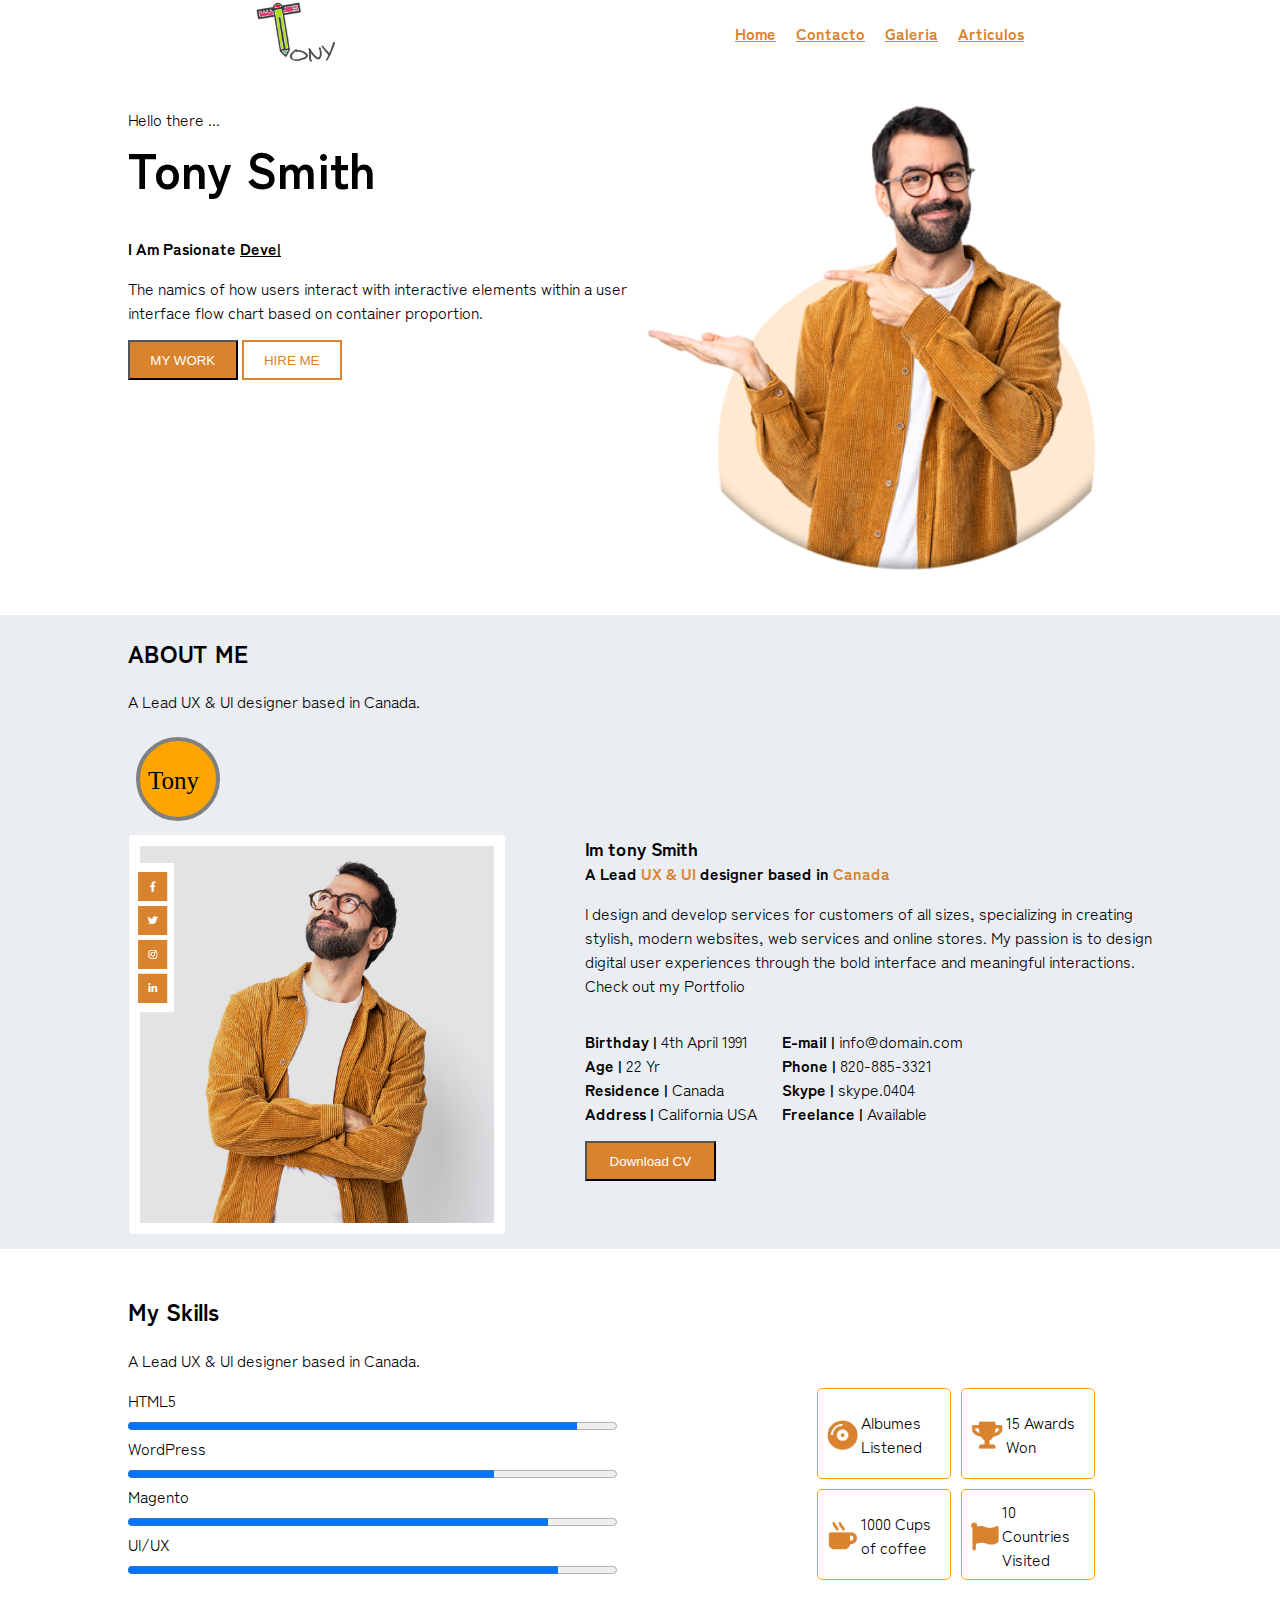
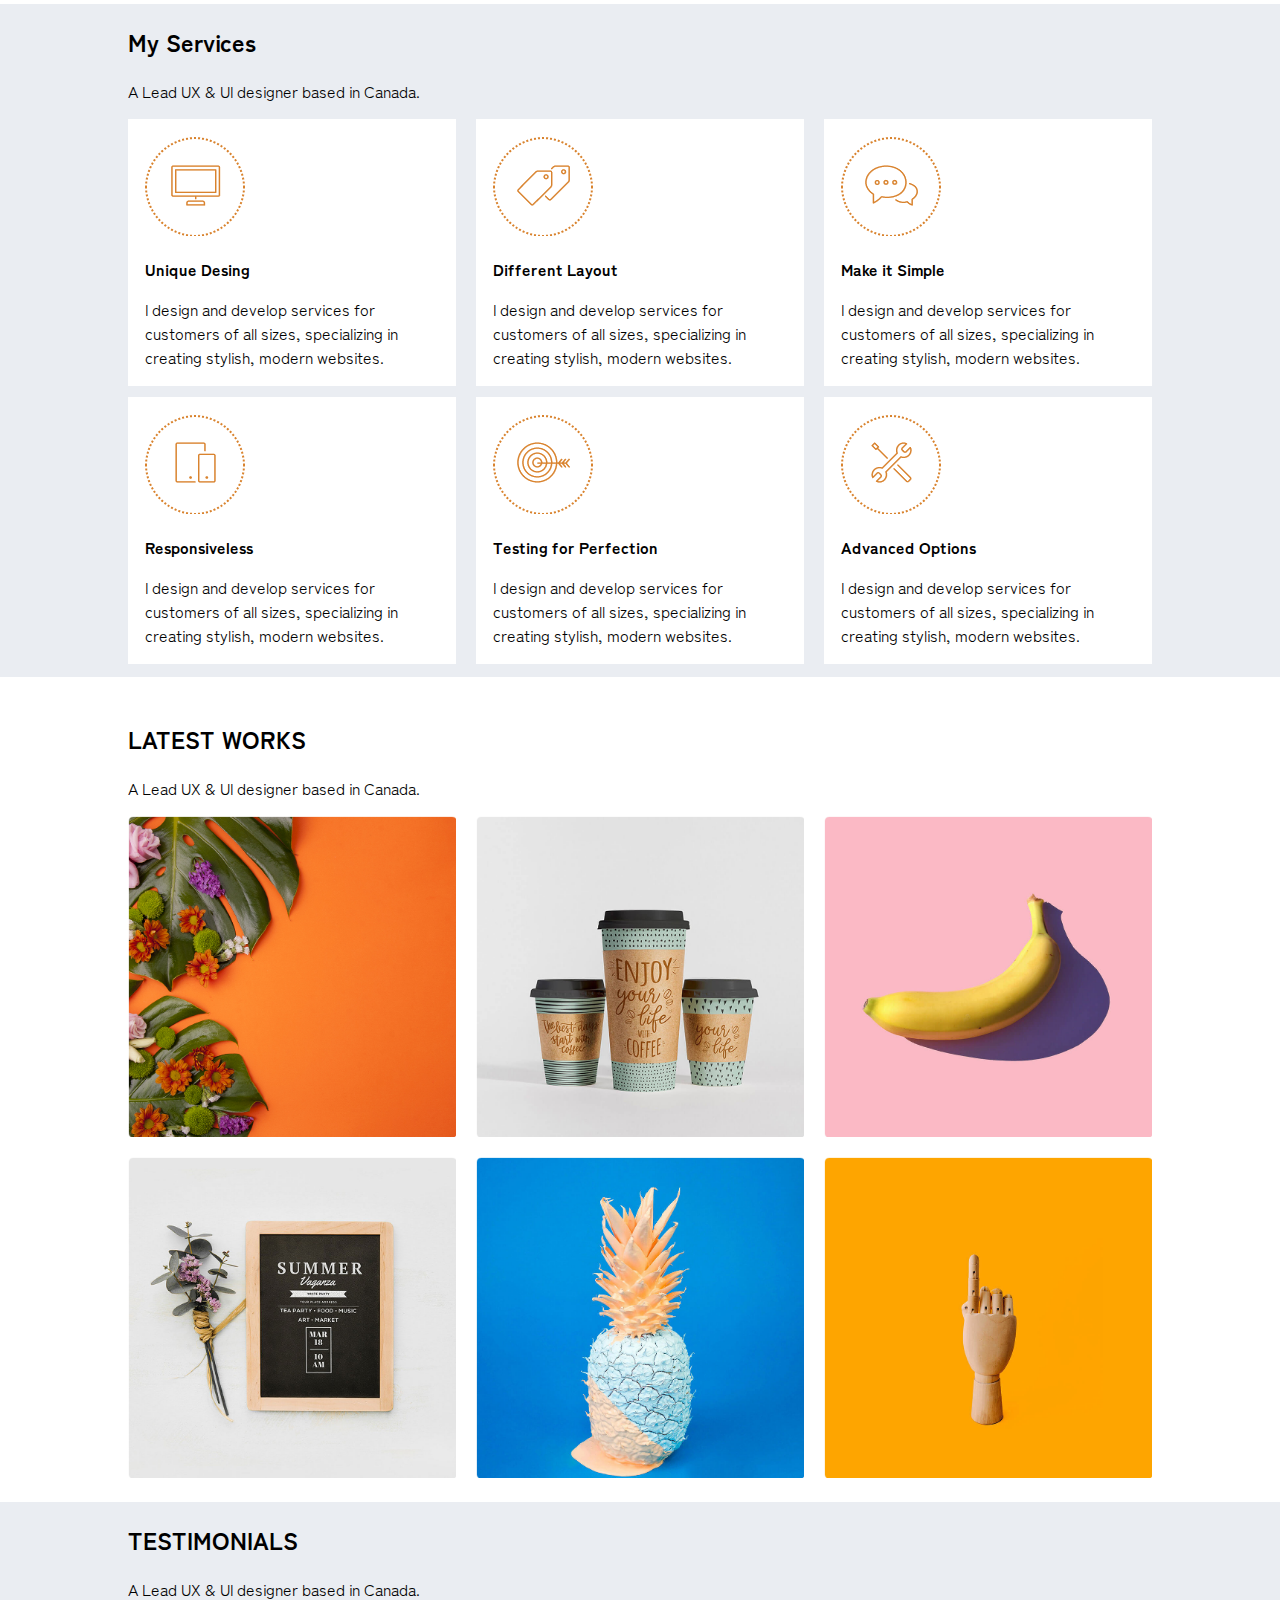
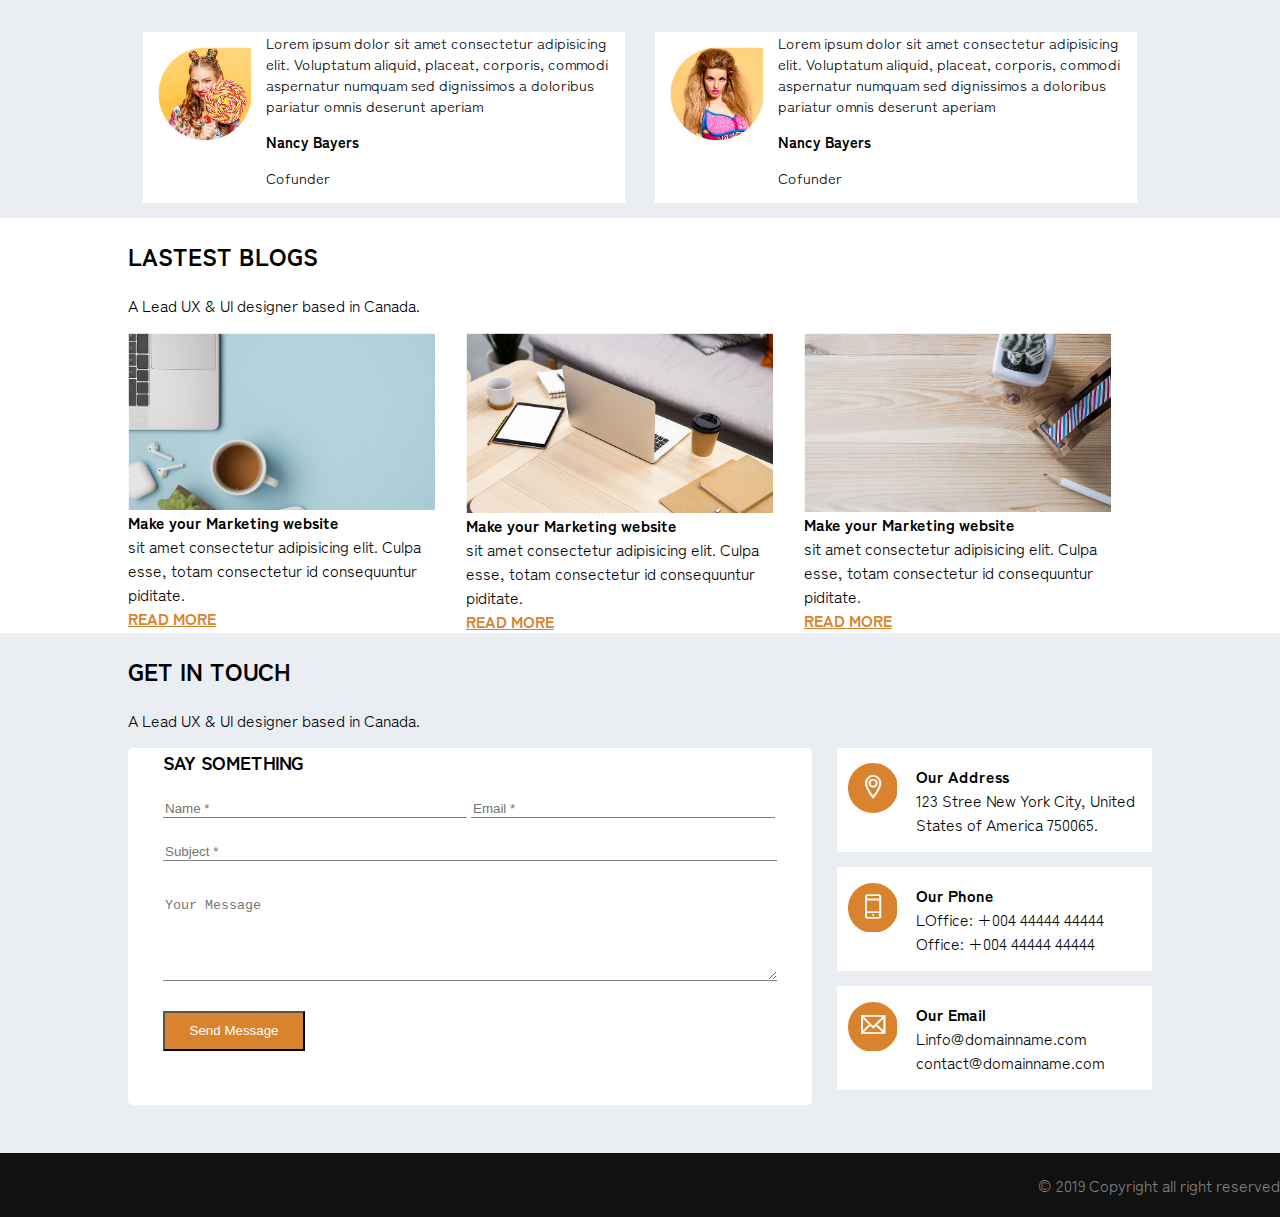
==== Proyecto_AAA/index.html @ 60a6d536 "Proyecto AAA inicial" ====
<!DOCTYPE html>
<html lang="en">

<head>
    <meta charset="UTF-8">
    <meta http-equiv="X-UA-Compatible" content="IE=edge">
    <meta name="viewport" content="width=device-width, initial-scale=1.0">
    <title>Tony</title>
    <link href="css/index.css" rel="stylesheet" type="text/css">
    <link rel="preconnect" href="https://fonts.googleapis.com">
    <link rel="preconnect" href="https://fonts.gstatic.com" crossorigin>
    <link href="https://fonts.googleapis.com/css2?family=Zen+Kaku+Gothic+Antique:wght@400;900&display=swap"
        rel="stylesheet">
</head>

<body>
    <header>
        <a href="#"><img src="imgs/tony-logo.png" width="83px">
        </a>
        <nav><a href="index.html">Home</a> <a href="contacto.html">Contacto</a> <a href="galeria.html">Galeria</a> <a
                href="listado-articulos.html">Articulos</a></nav>
    </header>
    <br>
    <section id="hello">
        <div class="contenedor">
            <div class="flexbox">
                <div>
                    <p id="hello-there">Hello there ...</p>
                    <h1>Tony Smith</h1>
                    <p><b>I Am Pasionate <u>Deve|</u></b></p>
                    <p>The namics of how users interact with interactive elements within a user interface flow chart
                        based
                        on container proportion.</p>
                    <button type="button" class="boton-naranja">MY WORK</button>
                    <button type="button" id="hire">HIRE ME</button>
                </div>

                <img src="imgs/tony-01.png" alt="Imagen de Tony (dueño de la pagina)">
            </div>
        </div>
    </section>
    <br>
    <section id="about-me">
        <div class="contenedor">
            <h2>ABOUT ME</h2>
            <p>A Lead UX & UI designer based in Canada.</p>
            <svg width="100" height="100">
                <circle cx="50" cy="50" r="40" stroke="grey" stroke-width="4" fill="orange" />
                <text fill="#000000" font-size="25" font-family="Verdana" x="20" y="60">Tony</text>
              </svg>
            <div class="flexbox">
                <div id="about-me-izq">
                    <img src="imgs/tony-02.png" alt="Imagen de Tony (dueño de la pagina)">
                </div>

                <div id="about-me-derech">
                    <h3>Im tony Smith</h3>
                    <div>A Lead <p style="color: #d9832e; display: inline;">UX & UI</p> designer based in
                        <p style="color: #d9832e; display: inline;">Canada</p>
                    </div>
                    <p>I design and develop services for customers of all sizes, specializing in creating stylish,
                        modern
                        websites,
                        web services and online stores. My passion is to design digital user experiences through the
                        bold
                        interface
                        and meaningful interactions. Check out my Portfolio
                    </p>
                    <div id="about-datos">
                        <p>
                            <b>Birthday |</b> 4th April 1991
                            <br>
                            <b>Age |</b> 22 Yr
                            <br>
                            <b>Residence |</b> Canada
                            <br>
                            <b>Address |</b> California USA
                        </p>
                        <p>
                            <b>E-mail |</b> info@domain.com
                            <br>
                            <b>Phone |</b> 820-885-3321
                            <br>
                            <b>Skype |</b> skype.0404
                            <br>
                            <b>Freelance |</b> Available

                        </p>
                    </div>
                    <button type="button" class="boton-naranja">Download CV</button>
                </div>
            </div>
        </div>
    </section>
    <br>
    <section id="My-Skills">
        <div class="contenedor">
            <h2>My Skills</h2>
            <p>A Lead UX & UI designer based in Canada.</p>
            <div class="flexbox">
                <div id="progresos">
                    <label for="html5">HTML5</label>
                    <progress id="html5" value="92" max="100"> 92% </progress>
                    <br>
                    <label for="wordpress">WordPress</label>
                    <progress id="wordpress" value="75" max="100"> 75% </progress>
                    <br>
                    <label for="magento">Magento</label>
                    <progress id="magento" value="86" max="100"> 86% </progress>
                    <br>
                    <label for="UiUx">UI/UX</label>
                    <progress id="UiUx" value="88" max="100"> 88% </progress>
                </div>

                <div id="skills-derech">
                    <div id="album"><img src="imgs/disco.png" alt="Imagen de un disco"> Albumes Listened</div>
                    <div id="awards"><img src="imgs/trofeo.png" alt="Imagen de un trofeo">15 Awards Won</div>
                    <div id="coffee"><img src="imgs/cafe.png" alt="Imagen de un café">1000 Cups of coffee</div>
                    <div id="contries"><img src="imgs/bandera.png" alt="imagen de una bandera">10 Countries Visited
                    </div>
                </div>
            </div>
        </div>
    </section>
    <br>
    <section id="my-services">
        <div class="contenedor">
            <h2>My Services</h2>
            <p>A Lead UX & UI designer based in Canada.</p>
            <div id="grid-cajas">
                <div id="desing"><img src="imgs/desing.png" alt="imagen de un monitor"><br>
                    <p><b>Unique Desing</b></p>I design and develop services for
                    customers of all sizes, specializing in creating stylish, modern websites.
                </div>
                <div id="layout"><img src="imgs/layout.png" alt="imagen de etiquetas"><br>
                    <p><b>Different Layout</b></p>I design and develop services for
                    customers of all sizes, specializing in creating stylish, modern websites.
                </div>
                <div id="simple"><img src="imgs/make-it-simple.png" alt="bocadillos de texto con dibujos dentro"><br>
                    <p><b>Make it Simple</b></p>I design and develop services for
                    customers of all sizes, specializing in creating stylish, modern websites.
                </div>
                <div id="responsive"><img src="imgs/responsive.png" alt="imagen de una tablet y un movil"><br>
                    <p><b>Responsiveless</b></p>I design and develop services for
                    customers of all sizes, specializing in creating stylish, modern websites.
                </div>
                <div id="testing"><img src="imgs/testing.png"
                        alt="imagen de una diana con una flecha clavada en el centro"><br>
                    <p><b>Testing for Perfection</b></p>I design and develop services for
                    customers of all sizes, specializing in creating stylish, modern websites.
                </div>
                <div id="options"><img src="imgs/options.png" alt="Imagen de unas llaves inglesas"><br>
                    <p><b>Advanced Options</b></p>I design and develop services for
                    customers of all sizes, specializing in creating stylish, modern websites.
                </div>
            </div>
            <br>
        </div>
    </section>
    <br>
    <section id="latest-works">
        <div class="contenedor">
            <h2>LATEST WORKS</h2>
            <p>A Lead UX & UI designer based in Canada.</p>
            <div id="latest-works-imgs">
                <img src="imgs/works01.png" alt="Cuadro decorativo">
                <img src="imgs/works02.png" alt="Cuadro decorativo">
                <img src="imgs/works03.png" alt="Cuadro decorativo">
                <img src="imgs/works04.png" alt="Cuadro decorativo">
                <img src="imgs/works05.png" alt="Cuadro decorativo">
                <img src="imgs/works06.png" alt="Cuadro decorativo">
            </div>
        </div>
    </section>
    <br>
    <section id="testimonials">
        <div class="contenedor">
            <h2>TESTIMONIALS</h2>
            <p>A Lead UX & UI designer based in Canada.</p>
            <div id="contenedor">
                <div class="testimonial-box"><img src="imgs/testimonial1.png" alt="imagen de la cofundadora">
                    <div>Lorem ipsum dolor sit amet consectetur
                        adipisicing elit. Voluptatum aliquid,
                        placeat, corporis, commodi aspernatur numquam sed dignissimos a doloribus pariatur omnis
                        deserunt
                        aperiam
                        <p><b>Nancy Bayers</b></p>
                        <p>Cofunder</p>
                    </div>
                    <br>
                </div>

                <div class="testimonial-box"><img src="imgs/testimonial2.png" alt="imagen de la cofundadora">
                    <div>Lorem ipsum dolor sit amet consectetur
                        adipisicing elit. Voluptatum aliquid,
                        placeat, corporis, commodi aspernatur numquam sed dignissimos a doloribus pariatur omnis
                        deserunt
                        aperiam
                        <p><b>Nancy Bayers</b></p>
                        <p>Cofunder</p>
                    </div>
                    <br>
                </div>
            </div>
        </div>
    </section>
    <section id="lastest-blogs">
        <div class="contenedor">
            <h2>LASTEST BLOGS</h2>
            <p>A Lead UX & UI designer based in Canada.</p>
            <div id="blogs-container">
                <div class="lastest-blogs-box">
                    <img src="imgs/blogs1.png" alt="imagen con un café un ordenador y auriculares"><b>Make your
                        Marketing website</b>sit amet consectetur adipisicing elit.
                    Culpa esse,
                    totam consectetur id consequuntur piditate.<br>
                    <a href="#" class="enlace">READ MORE</a>
                </div>
                <div class="lastest-blogs-box">
                    <img src="imgs/blogs2.png"
                        alt="Imagen de una mesa con un ordenador y tablet junto a un café"><b>Make your Marketing
                        website</b>sit amet consectetur adipisicing elit.
                    Culpa esse,
                    totam consectetur id consequuntur piditate.<br>
                    <a href="#" class="enlace">READ MORE</a>
                </div>
                <div class="lastest-blogs-box">
                    <img src="imgs/blogs3.png" alt="imagen de una mesa con un lápiz y una libreta"><b>Make your
                        Marketing website</b>sit amet consectetur adipisicing elit.
                    Culpa esse,
                    totam consectetur id consequuntur piditate.<br>
                    <a href="#" class="enlace">READ MORE</a>
                </div>
            </div>
        </div>

    </section>

    <section id="get-in-touch">
        <div class="contenedor">
            <h2>GET IN TOUCH</h2>
            <p>A Lead UX & UI designer based in Canada.</p>
            <div class="flexbox">
                <div id="formulario">
                    <h3>SAY SOMETHING</h3>
                    <form>
                        <input type="text" id="name" name="name" placeholder="Name *" required>
                        <input type="email" id="email" name="email" placeholder="Email *" required><br>
                        <input type="text" id="subject" name="subject" placeholder="Subject *" required><br>
                        <textarea placeholder="Your Message"></textarea>
                        <button type="submit" class="boton-naranja">Send Message</button>
                    </form>
                </div>
                <div id="info-adicional">

                    <div>
                        <img src="imgs/address.png" alt="Logotipo de dirección">
                        <p><b>Our Address</b><br> 123 Stree New York City, United
                            States of America 750065.</p>
                    </div>
                    <div>
                        <img src="imgs/phone.png" alt="Logotipo de un smartphone">
                        <p><b>Our Phone</b><br> LOffice: +004 44444 44444
                            Office: +004 44444 44444</p>
                    </div>
                    <div>
                        <img src="imgs/email.png" alt="Logotipo de una carta">
                        <p><b>Our Email</b><br> Linfo@domainname.com
                            contact@domainname.com</p>
                    </div>

                </div>
            </div>
            <br>
            <br>
        </div>
    </section>

    <footer>
        <div id="copyright">&#169; 2019 Copyright all right reserved</div>
    </footer>
</body>

</html>
---- Proyecto_AAA/css/index.css ----
body {
    font-family: 'Zen Kaku Gothic Antique', sans-serif;
    --naranja: #d9832e;
    margin: 0;
}

#logo{
    width: 83px;
}


a:hover {
    color: rgb(122, 65, 45);
}

a:visited {
    color: grey;
}

nav {
    display: flex;
    flex-direction: row;
    align-items: center;
    gap: 20px;
}

header {
    height: 80%;
    display: flex;
    flex-direction: row;
    position: sticky;
    justify-content: space-between;
    top: 0%;
    background-color: white;
    padding-left: 20%;
    padding-right: 20%;
}

section {
    display: flex;
    flex-direction: column;
    align-items: center;
    --tema-gris: #eaedf2;
}

#hello h1 {
    margin-top: 0px;
    font-size: 50px;
}

#hello-there {
    margin-bottom: 0px;
}

#hello img {
    height: 500px;
}

.boton-naranja {
    background-color: var(--naranja);
    color: white;
    padding-right: 4%;
    padding-left: 4%;
    padding-top: 1.5%;
    padding-bottom: 1.5%;
    height: 40px;
}

#hire {
    border: 2px solid var(--naranja);
    background-color: white;
    color: #d9832e;
    padding-right: 4%;
    padding-left: 4%;
    padding-top: 1.5%;
    padding-bottom: 1.5%;
    height: 40px;
}

#about-me, #my-services, #testimonials, #get-in-touch {
    background-color: var(--tema-gris);
}

#my-services {
    display: flex;
    flex-direction: column;
    align-items: center;
}

#about-me img {
    height: 400px;
    margin-bottom: 10px;
}

#about-datos {
    display: flex;
    flex-direction: row;
    gap: 25px;
}

#about-me-izq {
    margin-right: 80px;
}

#about-me-derech h3+div {
    font-weight: bold;
    padding: 0;
    margin: 0;
}

#about-me-derech h3 {
    margin: 0;
    padding: 0;
}

.flexbox {
    display: flex;
    flex-direction: row;
}


#skills-derech {
    padding-left: 200px;
    padding-bottom: 10px;
    width: 350px;
    display: grid;
    grid-template-columns: 40% 40%;
    grid-template-rows: 50% 50%;
    row-gap: 10px;
    column-gap: 10px;
}

#skills-derech>div {
    display: flex;
    flex-direction: row;
    border: 1px solid orange;
    border-radius: 5px;
    align-items: center;
    padding: 9px;
}

#skills-derech div img {
    height: 30px;
    padding-right: 3px;
    padding-top: 3px;
}

#progresos {
    width: 50%;
}

#progresos>progress {
    width: 100%;
    color: var(--naranja) !important;
}


#grid-cajas {
    display: grid;
    grid-template-columns: 1fr 1fr 1fr;
    grid-template-rows: 1fr 1fr;
    column-gap: 2%;
    row-gap: 2%;
}

#grid-cajas div {
    background-color: white;
    padding: 17px;
}

#latest-works-imgs img {
    width: 100%;
    height: 100%;
}

#latest-works-imgs {
    display: grid;
    grid-template-columns: 1fr 1fr 1fr;
    grid-template-rows: 1fr 1fr;
    row-gap: 20px;
    column-gap: 20px;
}


.testimonial-box {
    display: flex;
    background-color: white;
    margin: 15px;
    font-size: 15px;
}


.testimonial-box img {
    height: 100px;
    padding: 15px;
}

#blogs-container {
    align-content: center;
    display: grid;
    grid-template-columns: 30% 30% 30%;
    grid-row: 100%;
    column-gap: 3%;
}

.lastest-blogs-box {
    display: flex;
    flex-direction: column;
}

a {
    font-weight: bold;
    color: var(--naranja);
    text-decoration-color: var(--naranja);
}

#formulario {
    background-color: white;
    border-radius: 5px;
    padding-left: 35px;
    padding-right: 35px;
}

form .boton-naranja {
    margin-top: 25px;
}

#formulario h3 {
    padding: 0;
    margin: 0;
}

input {
    border: 0;
    border-bottom: 1px solid grey;
    width: 300px;
    margin-top: 25px;
}

#subject {
    width: 610px;
}

input:focus {
    color: var(--naranja);
}

input:enabled {
    background-color: white;
}

textarea {
    border: 0;
    border-bottom: 1px solid grey;
    margin-top: 35px;
    width: 610px;
    height: 80px;
}

#info-adicional div {
    margin-left: 25px;
    background-color: white;
    display: grid;
    grid-template-columns: 25% 70%;
    grid-template-rows: auto auto auto;
    margin-bottom: 15px;
}

#info-adicional img {
    margin-top: 15px;
    margin-left: 10px;
}

#contenedor {
    display: grid;
    grid-template-columns: auto auto;
    grid-row: auto;
}

footer {
    background-color: #111111;
    color: #828283;
    padding-top: 20px;
    padding-bottom: 20px;
}

#copyright {
    text-align: end;
}

.contenedor {
    width: 80%;
}

#hello .flexbox div {
    width: 60%;
}

/* Media queries */

@media screen and (max-width: 350px) {
    header {
        padding: 0;
    }

    nav {
        flex-direction: column;
        gap: 3px;
    }

    footer {
        position: unset;
    }

    .testimonial-box {
        margin-left: 2px;
        margin-right: 2px;
    }
}

@media screen and (max-width: 700px) {
    header {
        padding-left: 10px;
        padding-right: 10px;
    }
}

@media screen and (min-width: 100px) and (max-width: 500px) {
    .flexbox {
        display: flex;
        flex-direction: column;
        align-items: center;
    }

    header {
        padding: 0;
    }

    .contenedor {
        width: 90%;
    }

    #hello img {
        width: 200px;
        height: auto;
    }

    #about-me img {
        background-color: white;
        padding: 1.5%;
        height: 200px;
        margin-bottom: 10px;
    }

    #progresos {
        width: 70%;
    }

    #skills-derech {
        padding: 0;
        padding-top: 20px;
        display: flex;
        flex-direction: column;
        width: 70%;
    }

    #grid-cajas {
        grid-template-columns: 50% 50%;
        grid-template-rows: auto auto auto;
    }

    #testing, #options {
        margin-bottom: 50px;
    }

    #latest-works-imgs {
        grid-template-columns: 50% 50%;
        grid-template-rows: auto auto auto;

    }

    .testimonial-box {
        flex-direction: column;
        padding: 5px;
    }

    #blogs-container {
        grid-template-columns: 100%;
    }

    #formulario {
        width: 100%;
    }

    input, textarea, #subject {
        width: 100%;
    }

    #info-adicional div {
        margin-left: 0px;
        margin-top: 20px;
    }

    #info-adicional img {
        margin-top: 15px;
        margin-left: 10px;
    }

}

@media screen and (min-width: 500px) and (max-width: 1000px) {
    #hello img {
        width: 300px;
        height: 300px;
        justify-content: center;
    }

    .contenedor {
        width: 90%;
    }

    #about-me-izq {
        margin-right: 40px;
    }

    #about-me-izq img:first-child {
        height: 200px;
    }

    #skills-derech {
        padding-left: 50px;
        width: 450px;
    }

    #latest-works-imgs {
        grid-template-columns: 30% 30% 30%;
    }

    .testimonial-box {
        margin-left: 0;
        padding: 5px;
    }

    #formulario {
        width: 70%;
    }

    input, textarea, #subject {
        width: 100%;
    }
}

@media screen and (min-width: 1000px) and (max-width: 1100px) {
    #formulario {
        width: 70%;
    }

    input, textarea, #subject {
        width: 100%;
    }
}
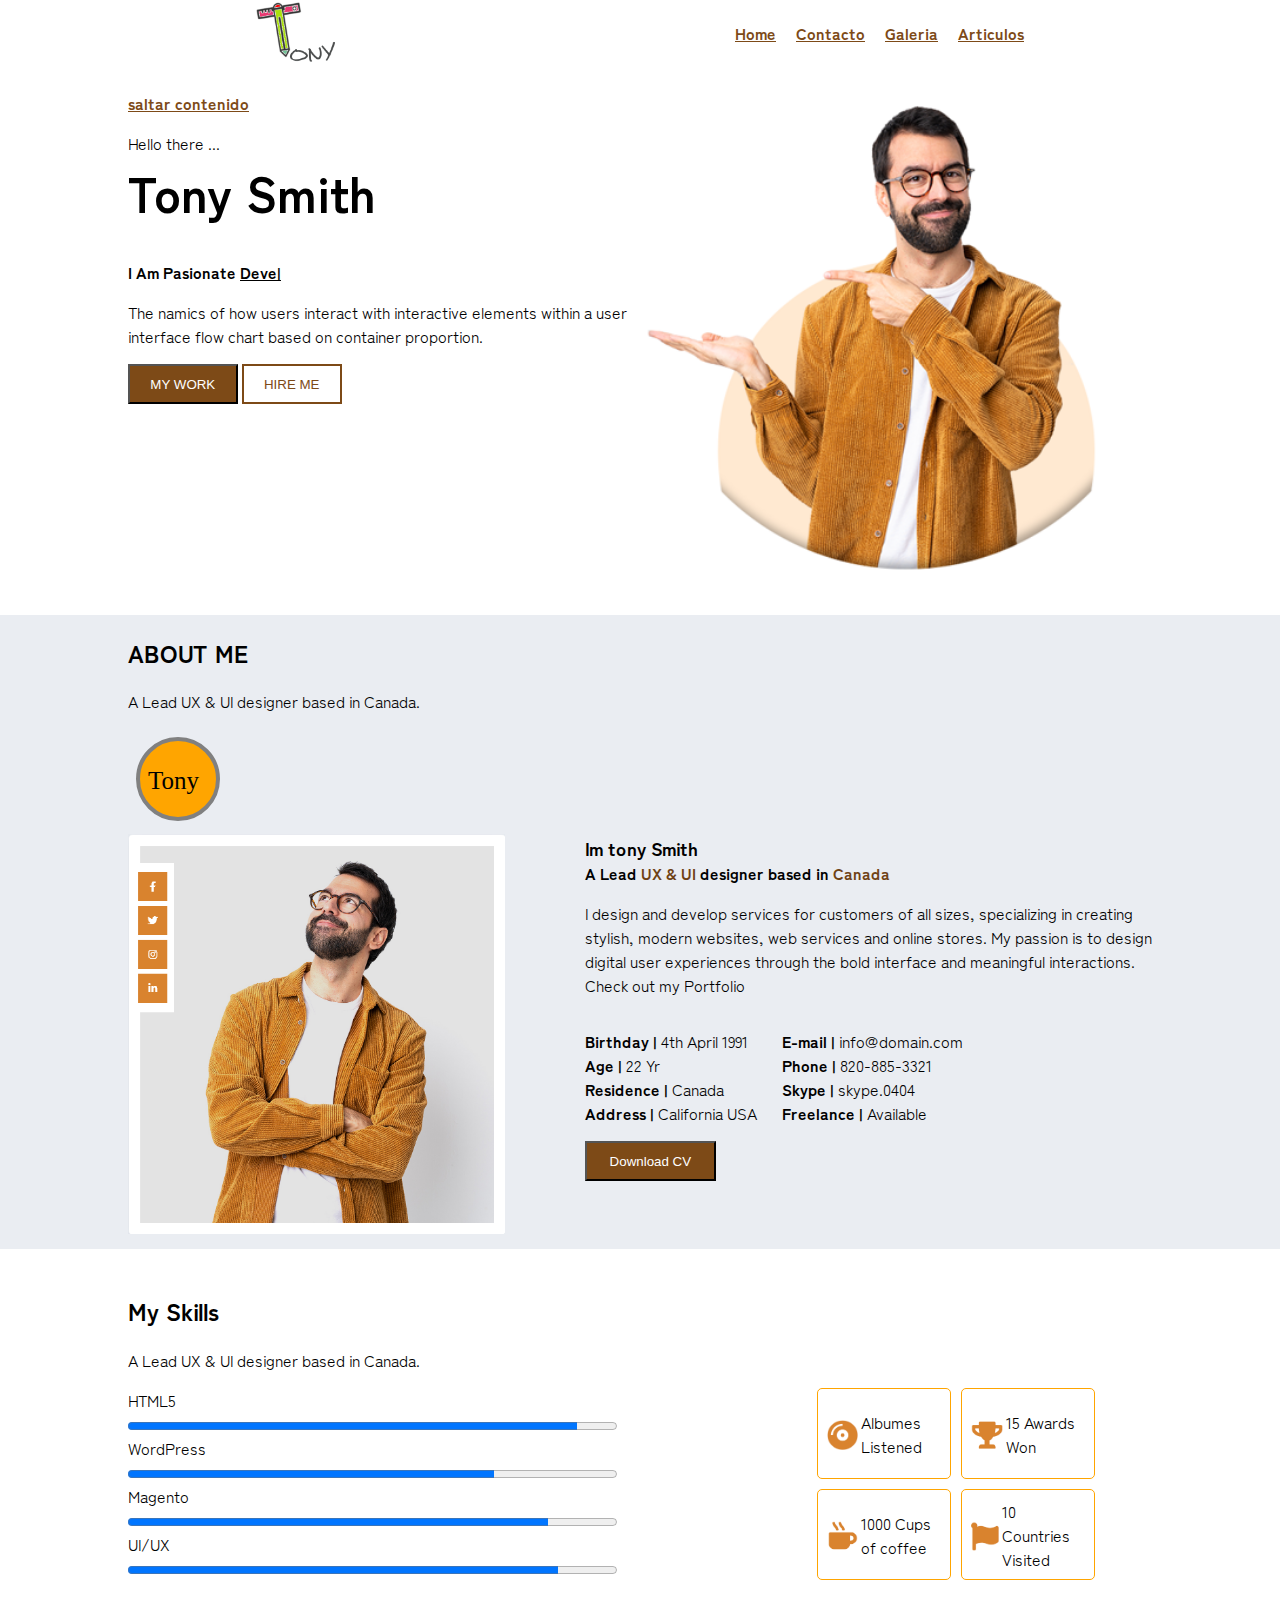
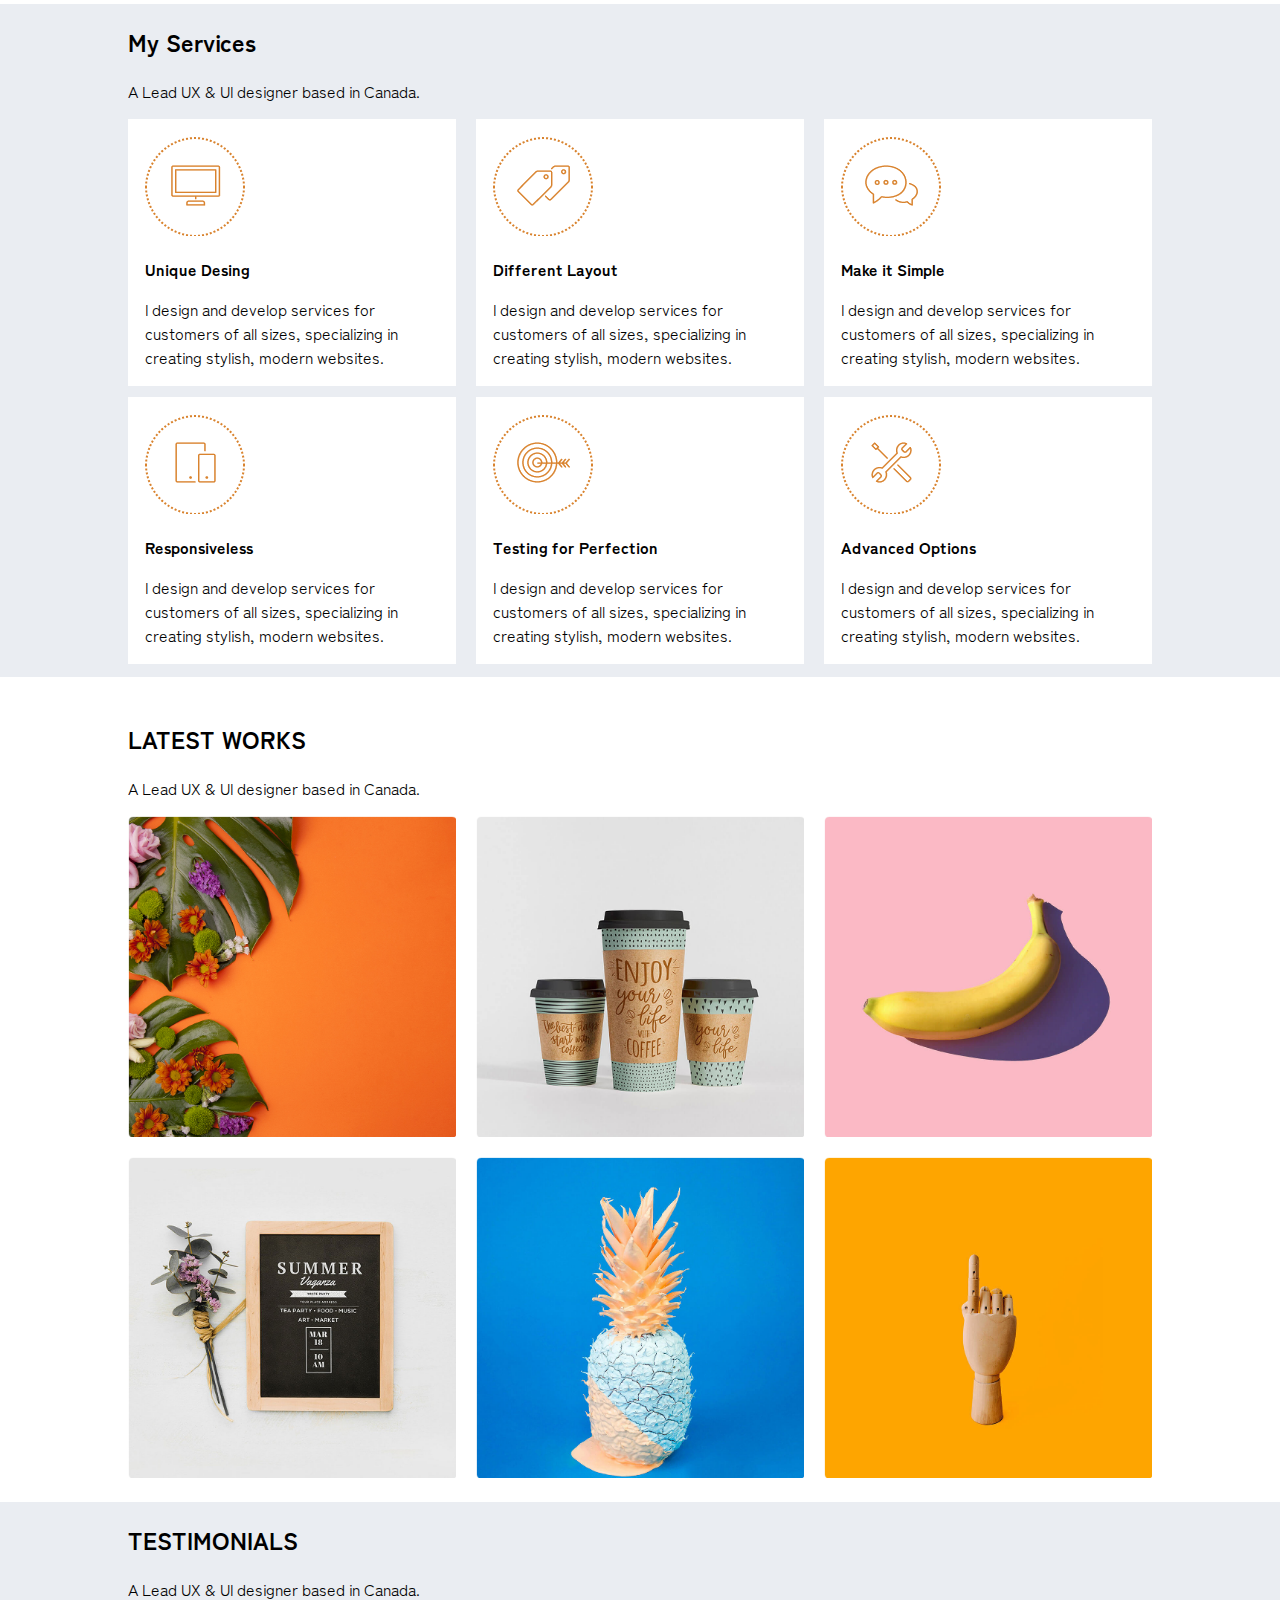
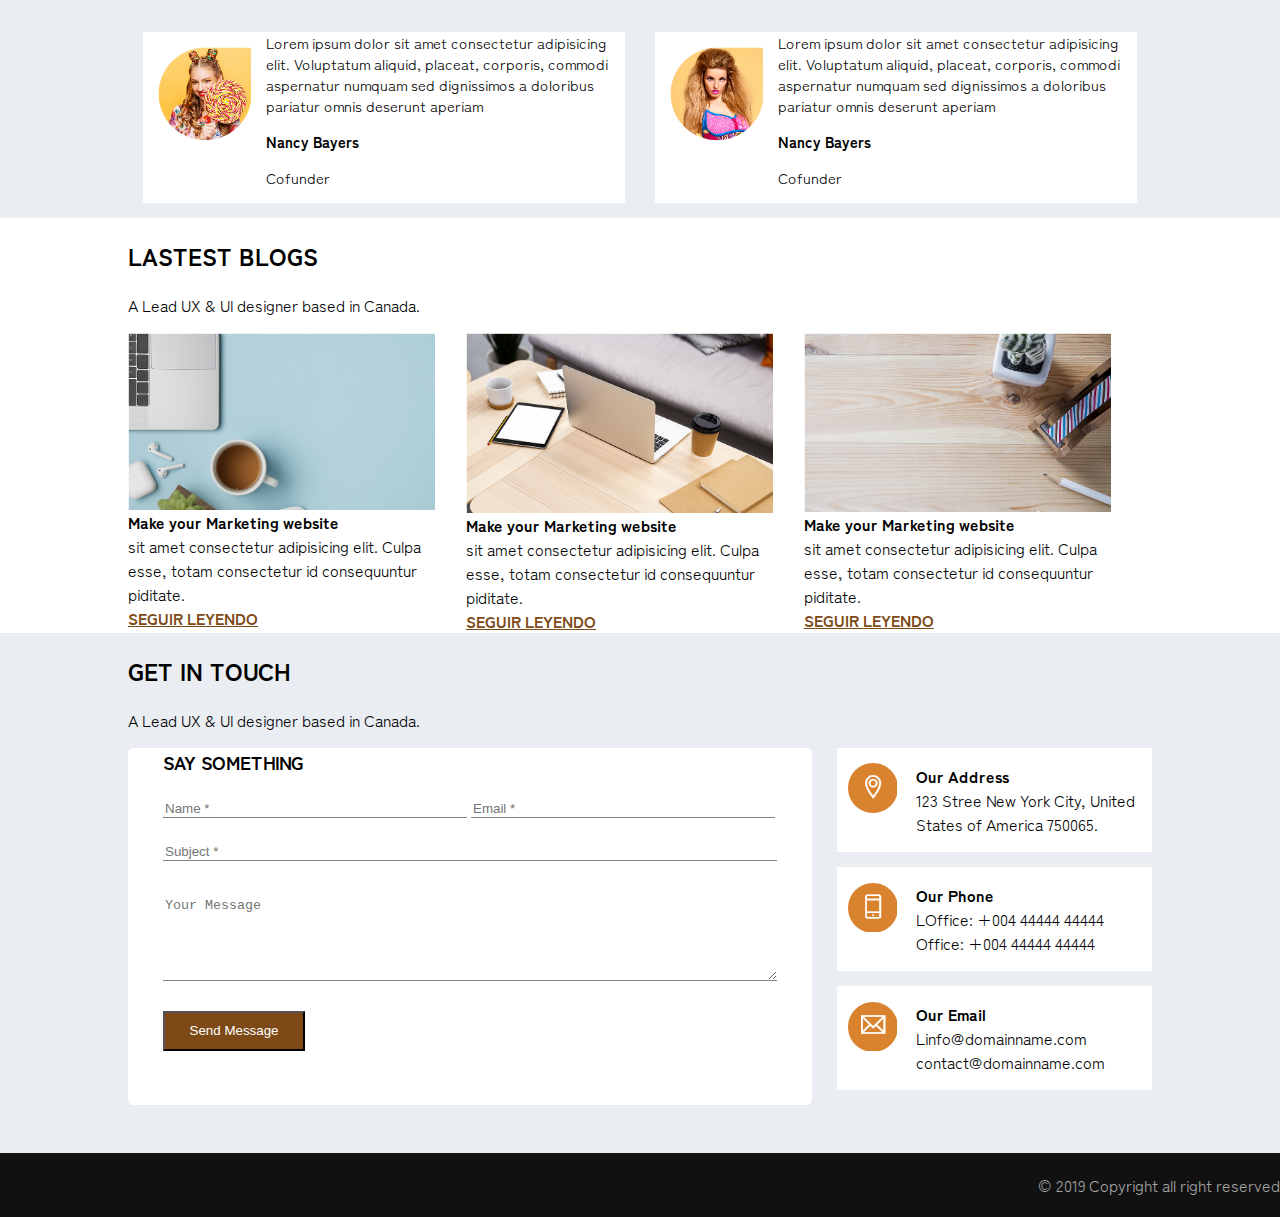
==== commit cbcad552: "commit" ====
--- a/Proyecto_AAA/index.html
+++ b/Proyecto_AAA/index.html
@@ -15,7 +15,7 @@
 
 <body>
     <header>
-        <a href="#"><img src="imgs/tony-logo.png" width="83px">
+        <a href="#"><img src="imgs/tony-logo.png" width="83px" alt="Logo de la página web, donde aparece el nombre de Tony">
         </a>
         <nav><a href="index.html">Home</a> <a href="contacto.html">Contacto</a> <a href="galeria.html">Galeria</a> <a
                 href="listado-articulos.html">Articulos</a></nav>
@@ -25,9 +25,10 @@
         <div class="contenedor">
             <div class="flexbox">
                 <div>
+                    <a href="#about-me" tabindex=1>saltar contenido</a>
                     <p id="hello-there">Hello there ...</p>
                     <h1>Tony Smith</h1>
-                    <p><b>I Am Pasionate <u>Deve|</u></b></p>
+                    <p><strong>I Am Pasionate <span id="deve">Deve|</span></strong></p>
                     <p>The namics of how users interact with interactive elements within a user interface flow chart
                         based
                         on container proportion.</p>
@@ -55,8 +56,8 @@
 
                 <div id="about-me-derech">
                     <h3>Im tony Smith</h3>
-                    <div>A Lead <p style="color: #d9832e; display: inline;">UX & UI</p> designer based in
-                        <p style="color: #d9832e; display: inline;">Canada</p>
+                    <div>A Lead <p style="color: #6F4215; display: inline;">UX & UI</p> designer based in
+                        <p style="color: #6F4215; display: inline;">Canada</p>
                     </div>
                     <p>I design and develop services for customers of all sizes, specializing in creating stylish,
                         modern
@@ -68,22 +69,22 @@
                     </p>
                     <div id="about-datos">
                         <p>
-                            <b>Birthday |</b> 4th April 1991
-                            <br>
-                            <b>Age |</b> 22 Yr
-                            <br>
-                            <b>Residence |</b> Canada
-                            <br>
-                            <b>Address |</b> California USA
+                            <strong>Birthday |</strong> 4th April 1991
+                            <br>
+                            <strong>Age |</strong> 22 Yr
+                            <br>
+                            <strong>Residence |</strong> Canada
+                            <br>
+                            <strong>Address |</strong> California USA
                         </p>
                         <p>
-                            <b>E-mail |</b> info@domain.com
-                            <br>
-                            <b>Phone |</b> 820-885-3321
-                            <br>
-                            <b>Skype |</b> skype.0404
-                            <br>
-                            <b>Freelance |</b> Available
+                            <strong>E-mail |</strong> info@domain.com
+                            <br>
+                            <strong>Phone |</strong> 820-885-3321
+                            <br>
+                            <strong>Skype |</strong> skype.0404
+                            <br>
+                            <strong>Freelance |</strong> Available
 
                         </p>
                     </div>
@@ -129,28 +130,28 @@
             <p>A Lead UX & UI designer based in Canada.</p>
             <div id="grid-cajas">
                 <div id="desing"><img src="imgs/desing.png" alt="imagen de un monitor"><br>
-                    <p><b>Unique Desing</b></p>I design and develop services for
+                    <p><strong>Unique Desing</strong></p>I design and develop services for
                     customers of all sizes, specializing in creating stylish, modern websites.
                 </div>
                 <div id="layout"><img src="imgs/layout.png" alt="imagen de etiquetas"><br>
-                    <p><b>Different Layout</b></p>I design and develop services for
+                    <p><strong>Different Layout</strong></p>I design and develop services for
                     customers of all sizes, specializing in creating stylish, modern websites.
                 </div>
                 <div id="simple"><img src="imgs/make-it-simple.png" alt="bocadillos de texto con dibujos dentro"><br>
-                    <p><b>Make it Simple</b></p>I design and develop services for
+                    <p><strong>Make it Simple</strong></p>I design and develop services for
                     customers of all sizes, specializing in creating stylish, modern websites.
                 </div>
                 <div id="responsive"><img src="imgs/responsive.png" alt="imagen de una tablet y un movil"><br>
-                    <p><b>Responsiveless</b></p>I design and develop services for
+                    <p><strong>Responsiveless</strong></p>I design and develop services for
                     customers of all sizes, specializing in creating stylish, modern websites.
                 </div>
                 <div id="testing"><img src="imgs/testing.png"
                         alt="imagen de una diana con una flecha clavada en el centro"><br>
-                    <p><b>Testing for Perfection</b></p>I design and develop services for
+                    <p><strong>Testing for Perfection</strong></p>I design and develop services for
                     customers of all sizes, specializing in creating stylish, modern websites.
                 </div>
                 <div id="options"><img src="imgs/options.png" alt="Imagen de unas llaves inglesas"><br>
-                    <p><b>Advanced Options</b></p>I design and develop services for
+                    <p><strong>Advanced Options</strong></p>I design and develop services for
                     customers of all sizes, specializing in creating stylish, modern websites.
                 </div>
             </div>
@@ -184,7 +185,7 @@
                         placeat, corporis, commodi aspernatur numquam sed dignissimos a doloribus pariatur omnis
                         deserunt
                         aperiam
-                        <p><b>Nancy Bayers</b></p>
+                        <p><strong>Nancy Bayers</strong></p>
                         <p>Cofunder</p>
                     </div>
                     <br>
@@ -196,7 +197,7 @@
                         placeat, corporis, commodi aspernatur numquam sed dignissimos a doloribus pariatur omnis
                         deserunt
                         aperiam
-                        <p><b>Nancy Bayers</b></p>
+                        <p><strong>Nancy Bayers</strong></p>
                         <p>Cofunder</p>
                     </div>
                     <br>
@@ -210,26 +211,26 @@
             <p>A Lead UX & UI designer based in Canada.</p>
             <div id="blogs-container">
                 <div class="lastest-blogs-box">
-                    <img src="imgs/blogs1.png" alt="imagen con un café un ordenador y auriculares"><b>Make your
-                        Marketing website</b>sit amet consectetur adipisicing elit.
+                    <img src="imgs/blogs1.png" alt="imagen con un café un ordenador y auriculares"><strong>Make your
+                        Marketing website</strong>sit amet consectetur adipisicing elit.
                     Culpa esse,
                     totam consectetur id consequuntur piditate.<br>
-                    <a href="#" class="enlace">READ MORE</a>
+                    <a href="#" class="enlace">SEGUIR LEYENDO</a>
                 </div>
                 <div class="lastest-blogs-box">
                     <img src="imgs/blogs2.png"
-                        alt="Imagen de una mesa con un ordenador y tablet junto a un café"><b>Make your Marketing
-                        website</b>sit amet consectetur adipisicing elit.
+                        alt="Imagen de una mesa con un ordenador y tablet junto a un café"><strong>Make your Marketing
+                        website</strong>sit amet consectetur adipisicing elit.
                     Culpa esse,
                     totam consectetur id consequuntur piditate.<br>
-                    <a href="#" class="enlace">READ MORE</a>
+                    <a href="#" class="enlace">SEGUIR LEYENDO</a>
                 </div>
                 <div class="lastest-blogs-box">
-                    <img src="imgs/blogs3.png" alt="imagen de una mesa con un lápiz y una libreta"><b>Make your
-                        Marketing website</b>sit amet consectetur adipisicing elit.
+                    <img src="imgs/blogs3.png" alt="imagen de una mesa con un lápiz y una libreta"><strong>Make your
+                        Marketing website</strong>sit amet consectetur adipisicing elit.
                     Culpa esse,
                     totam consectetur id consequuntur piditate.<br>
-                    <a href="#" class="enlace">READ MORE</a>
+                    <a href="#" class="enlace">SEGUIR LEYENDO</a>
                 </div>
             </div>
         </div>
@@ -244,10 +245,10 @@
                 <div id="formulario">
                     <h3>SAY SOMETHING</h3>
                     <form>
-                        <input type="text" id="name" name="name" placeholder="Name *" required>
-                        <input type="email" id="email" name="email" placeholder="Email *" required><br>
-                        <input type="text" id="subject" name="subject" placeholder="Subject *" required><br>
-                        <textarea placeholder="Your Message"></textarea>
+                        <input type="text" id="name" name="name" placeholder="Name *" required aria-label="Nombre">
+                        <input type="email" id="email" name="email" placeholder="Email *" required aria-label="Email"><br>
+                        <input type="text" id="subject" name="subject" placeholder="Subject *" required aria-label="Motivo del mensaje"><br>
+                        <textarea placeholder="Your Message" aria-label="Escribe aquí tu mensaje"></textarea>
                         <button type="submit" class="boton-naranja">Send Message</button>
                     </form>
                 </div>
@@ -255,17 +256,17 @@
 
                     <div>
                         <img src="imgs/address.png" alt="Logotipo de dirección">
-                        <p><b>Our Address</b><br> 123 Stree New York City, United
+                        <p><strong>Our Address</strong><br> 123 Stree New York City, United
                             States of America 750065.</p>
                     </div>
                     <div>
                         <img src="imgs/phone.png" alt="Logotipo de un smartphone">
-                        <p><b>Our Phone</b><br> LOffice: +004 44444 44444
+                        <p><strong>Our Phone</strong><br> LOffice: +004 44444 44444
                             Office: +004 44444 44444</p>
                     </div>
                     <div>
                         <img src="imgs/email.png" alt="Logotipo de una carta">
-                        <p><b>Our Email</b><br> Linfo@domainname.com
+                        <p><strong>Our Email</strong><br> Linfo@domainname.com
                             contact@domainname.com</p>
                     </div>
 
--- a/Proyecto_AAA/css/index.css
+++ b/Proyecto_AAA/css/index.css
@@ -1,6 +1,6 @@
 body {
     font-family: 'Zen Kaku Gothic Antique', sans-serif;
-    --naranja: #d9832e;
+    --naranja: #7D4A17;
     margin: 0;
 }
 
@@ -69,7 +69,7 @@
 #hire {
     border: 2px solid var(--naranja);
     background-color: white;
-    color: #d9832e;
+    color: var(--naranja);
     padding-right: 4%;
     padding-left: 4%;
     padding-top: 1.5%;
@@ -279,7 +279,7 @@
 
 footer {
     background-color: #111111;
-    color: #828283;
+    color: #A6A6A6;
     padding-top: 20px;
     padding-bottom: 20px;
 }
@@ -294,6 +294,10 @@
 
 #hello .flexbox div {
     width: 60%;
+}
+
+#deve{
+    text-decoration: underline;
 }
 
 /* Media queries */
